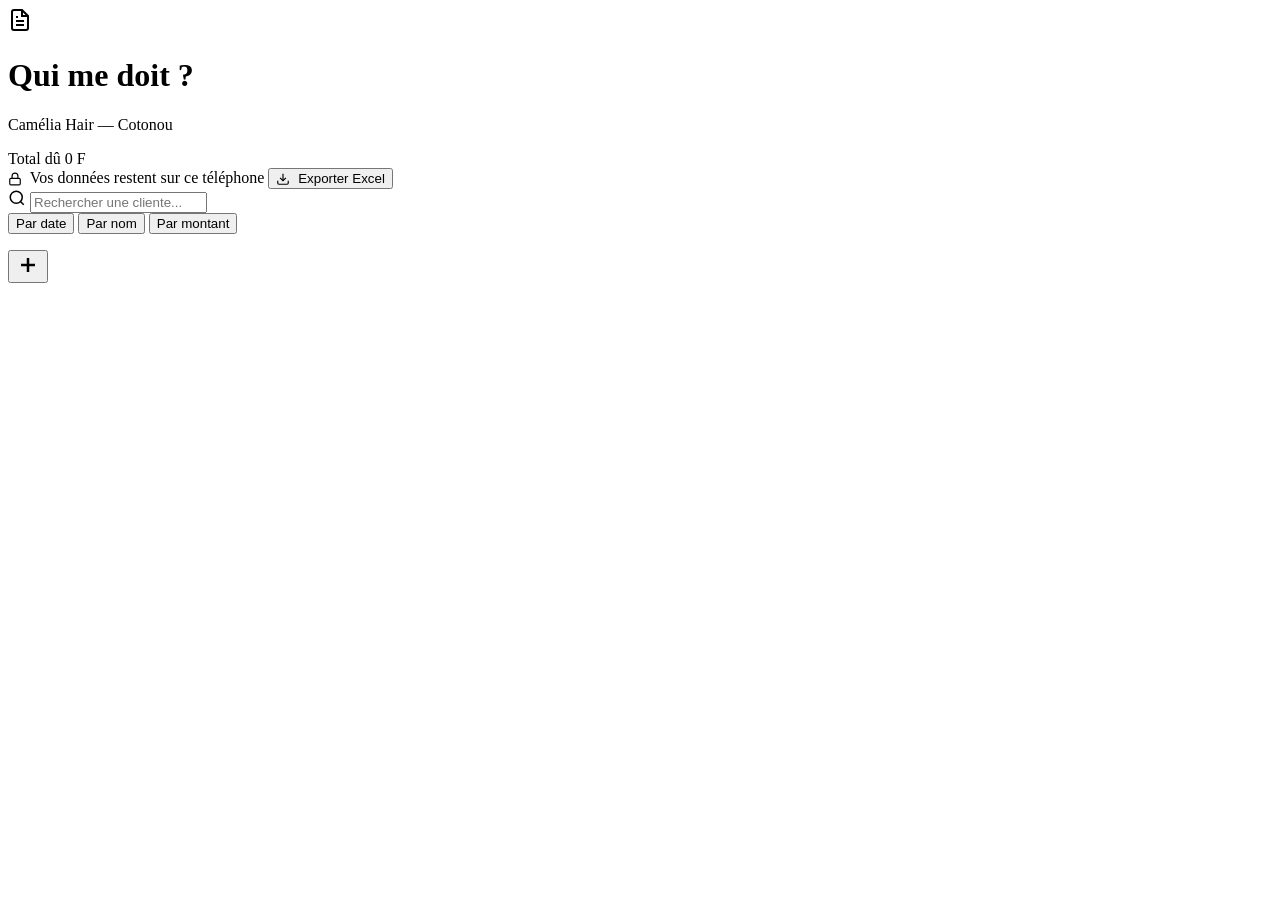
==== outil3-creances/index.html @ 5c7faf55 "feat(o3): add HTML with list, forms, detail and edit modals" ====
<!DOCTYPE html>
<html lang="fr">
<head>
  <meta charset="UTF-8">
  <meta name="viewport" content="width=device-width, initial-scale=1, viewport-fit=cover">
  <meta name="theme-color" content="#0d5f4a">
  <title>Qui me doit ? — Camélia Hair</title>
  <link rel="stylesheet" href="style.css">
  <link rel="manifest" href="manifest.json">
  <link rel="icon" href="assets/favicon.svg" type="image/svg+xml">
  <link rel="preconnect" href="https://fonts.googleapis.com">
  <link rel="preconnect" href="https://fonts.gstatic.com" crossorigin>
  <link href="https://fonts.googleapis.com/css2?family=DM+Sans:wght@400;500;600;700&family=Fraunces:wght@500;600;700&display=swap" rel="stylesheet">
</head>
<body>
  <header class="top">
    <div class="wrap">
      <div class="top-row">
        <div class="brand">
          <div class="brand-icon">
            <svg viewBox="0 0 24 24" width="24" height="24" fill="none" stroke="currentColor" stroke-width="2" aria-hidden="true"><path d="M14 2H6a2 2 0 0 0-2 2v16a2 2 0 0 0 2 2h12a2 2 0 0 0 2-2V8z"/><polyline points="14 2 14 8 20 8"/><line x1="16" y1="13" x2="8" y2="13"/><line x1="16" y1="17" x2="8" y2="17"/><polyline points="10 9 9 9 8 9"/></svg>
          </div>
          <div>
            <h1>Qui me doit ?</h1>
            <p class="sub" id="sub-titre">Camélia Hair — Cotonou</p>
          </div>
        </div>
        <div class="total-card">
          <span class="total-label">Total dû</span>
          <span class="total-value" id="total-value">0 F</span>
          <span class="total-count" id="total-count"></span>
        </div>
      </div>
    </div>
  </header>

  <div class="databar">
    <div class="wrap">
      <span>
        <svg viewBox="0 0 24 24" width="14" height="14" fill="none" stroke="currentColor" stroke-width="2" style="vertical-align:middle;margin-right:4px" aria-hidden="true"><rect x="3" y="11" width="18" height="11" rx="2" ry="2"/><path d="M7 11V7a5 5 0 0 1 10 0v4"/></svg>
        Vos données restent sur ce téléphone
      </span>
      <button id="btn-export" class="link">
        <svg viewBox="0 0 24 24" width="14" height="14" fill="none" stroke="currentColor" stroke-width="2" style="vertical-align:middle;margin-right:4px" aria-hidden="true"><path d="M21 15v4a2 2 0 0 1-2 2H5a2 2 0 0 1-2-2v-4"/><polyline points="7 10 12 15 17 10"/><line x1="12" y1="15" x2="12" y2="3"/></svg>
        Exporter Excel
      </button>
    </div>
  </div>

  <div class="searchbar">
    <div class="wrap">
      <div class="search-input-wrap">
        <svg viewBox="0 0 24 24" width="18" height="18" fill="none" stroke="currentColor" stroke-width="2" aria-hidden="true"><circle cx="11" cy="11" r="8"/><line x1="21" y1="21" x2="16.65" y2="16.65"/></svg>
        <input type="text" id="search" placeholder="Rechercher une cliente..." autocomplete="off">
      </div>
      <div class="sort-tabs">
        <button class="sort-tab active" data-sort="date">Par date</button>
        <button class="sort-tab" data-sort="nom">Par nom</button>
        <button class="sort-tab" data-sort="montant">Par montant</button>
      </div>
    </div>
  </div>

  <main id="liste" class="wrap">
    <ul id="list" class="list"></ul>
    <div class="empty" id="empty" hidden>
      <svg viewBox="0 0 24 24" width="48" height="48" fill="none" stroke="currentColor" stroke-width="1.5" aria-hidden="true"><path d="M14 2H6a2 2 0 0 0-2 2v16a2 2 0 0 0 2 2h12a2 2 0 0 0 2-2V8z"/><polyline points="14 2 14 8 20 8"/></svg>
      <p>Aucune créance pour le moment</p>
      <p class="empty-hint">Appuyez sur + pour ajouter une cliente</p>
    </div>
  </main>

  <button id="btn-add" class="fab" aria-label="Ajouter une créance">
    <svg viewBox="0 0 24 24" width="24" height="24" fill="none" stroke="currentColor" stroke-width="2.5" aria-hidden="true"><line x1="12" y1="5" x2="12" y2="19"/><line x1="5" y1="12" x2="19" y2="12"/></svg>
  </button>

  <div class="sheet" id="sheet-form" hidden>
    <form id="form" class="sheet-inner">
      <div class="sheet-header">
        <h2>Nouvelle créance</h2>
        <button type="button" class="sheet-close" id="form-cancel" aria-label="Fermer">✕</button>
      </div>
      <div class="field">
        <label>Nom de la cliente *</label>
        <input type="text" id="f-nom" required autocomplete="name" placeholder="Ex. Awa Koné">
      </div>
      <div class="field-row">
        <div class="field">
          <label>Montant (F) *</label>
          <input type="number" id="f-montant" required min="1" step="1" inputmode="numeric" placeholder="Ex. 15000">
        </div>
        <div class="field">
          <label>Échéance *</label>
          <input type="date" id="f-echeance" required>
        </div>
      </div>
      <div class="field">
        <label>Téléphone</label>
        <input type="tel" id="f-tel" inputmode="tel" placeholder="Pour la relance WhatsApp">
      </div>
      <div class="field">
        <label>Motif (facultatif)</label>
        <input type="text" id="f-motif" placeholder="Ex. Tresses + produit">
      </div>
      <div class="sheet-actions">
        <button type="submit" class="btn btn-primary">Enregistrer</button>
      </div>
    </form>
  </div>

  <div class="sheet" id="sheet-detail" hidden>
    <div class="sheet-inner">
      <div class="sheet-header">
        <h2 id="d-titre">Détail</h2>
        <button type="button" class="sheet-close" id="d-back" aria-label="Fermer">✕</button>
      </div>
      <div class="detail-grid">
        <div class="detail-item">
          <span class="detail-label">Montant total</span>
          <span class="detail-value" id="d-montant"></span>
        </div>
        <div class="detail-item highlight">
          <span class="detail-label">Reste à payer</span>
          <span class="detail-value" id="d-reste"></span>
        </div>
        <div class="detail-item">
          <span class="detail-label">Déjà payé</span>
          <span class="detail-value" id="d-paye"></span>
        </div>
        <div class="detail-item">
          <span class="detail-label">Échéance</span>
          <span class="detail-value" id="d-echeance"></span>
        </div>
        <div class="detail-item">
          <span class="detail-label">Motif</span>
          <span class="detail-value" id="d-motif"></span>
        </div>
        <div class="detail-item">
          <span class="detail-label">Téléphone</span>
          <span class="detail-value" id="d-tel"></span>
        </div>
        <div class="detail-item">
          <span class="detail-label">Statut</span>
          <span class="detail-value" id="d-statut"></span>
        </div>
      </div>
      <h3 class="sec-title">Historique des paiements</h3>
      <ul id="d-histo" class="histo"></ul>
      <div class="sheet-actions">
        <button class="btn btn-primary" id="d-pay">
          <svg viewBox="0 0 24 24" width="18" height="18" fill="none" stroke="currentColor" stroke-width="2" aria-hidden="true"><polyline points="20 6 9 17 4 12"/></svg>
          Payé
        </button>
        <button class="btn btn-primary" id="d-part">
          <svg viewBox="0 0 24 24" width="18" height="18" fill="none" stroke="currentColor" stroke-width="2" aria-hidden="true"><circle cx="12" cy="12" r="10"/><path d="M12 6v6l4 2"/></svg>
          Partiel
        </button>
        <button class="btn btn-accent" id="d-relance">
          <svg viewBox="0 0 24 24" width="18" height="18" fill="currentColor" aria-hidden="true"><path d="M12.04 2C6.58 2 2.13 6.45 2.13 11.91c0 1.75.46 3.45 1.32 4.95L2 22l5.25-1.38a9.9 9.9 0 0 0 4.79 1.22h.01c5.46 0 9.91-4.45 9.91-9.91 0-2.65-1.03-5.14-2.9-7.01A9.85 9.85 0 0 0 12.04 2z"/></svg>
          Relancer
        </button>
      </div>
      <div class="sheet-footer-actions">
        <button class="btn btn-outline" id="d-edit">
          <svg viewBox="0 0 24 24" width="16" height="16" fill="none" stroke="currentColor" stroke-width="2" aria-hidden="true"><path d="M11 4H4a2 2 0 0 0-2 2v14a2 2 0 0 0 2 2h14a2 2 0 0 0 2-2v-7"/><path d="M18.5 2.5a2.121 2.121 0 0 1 3 3L12 15l-4 1 1-4 9.5-9.5z"/></svg>
          Modifier
        </button>
        <button class="btn btn-danger" id="d-del">
          <svg viewBox="0 0 24 24" width="16" height="16" fill="none" stroke="currentColor" stroke-width="2" aria-hidden="true"><polyline points="3 6 5 6 21 6"/><path d="M19 6v14a2 2 0 0 0-2 2H7a2 2 0 0 0-2-2V6m3 0V4a2 2 0 0 1 2-2h4a2 2 0 0 1 2 2v2"/></svg>
          Supprimer
        </button>
      </div>
    </div>
  </div>

  <div class="sheet" id="sheet-part" hidden>
    <form id="form-part" class="sheet-inner">
      <div class="sheet-header">
        <h2>Paiement partiel</h2>
        <button type="button" class="sheet-close" id="p-cancel" aria-label="Fermer">✕</button>
      </div>
      <p class="hint" id="p-reste"></p>
      <div class="field">
        <label>Montant reçu (F)</label>
        <input type="number" id="p-montant" required min="1" step="1" inputmode="numeric" placeholder="Ex. 5000">
      </div>
      <div class="sheet-actions">
        <button type="submit" class="btn btn-primary">Valider le paiement</button>
      </div>
    </form>
  </div>

  <div class="sheet" id="sheet-edit" hidden>
    <form id="form-edit" class="sheet-inner">
      <div class="sheet-header">
        <h2>Modifier la créance</h2>
        <button type="button" class="sheet-close" id="e-cancel" aria-label="Fermer">✕</button>
      </div>
      <div class="field">
        <label>Nom de la cliente *</label>
        <input type="text" id="e-nom" required autocomplete="name">
      </div>
      <div class="field-row">
        <div class="field">
          <label>Montant (F) *</label>
          <input type="number" id="e-montant" required min="1" step="1" inputmode="numeric">
        </div>
        <div class="field">
          <label>Échéance *</label>
          <input type="date" id="e-echeance" required>
        </div>
      </div>
      <div class="field">
        <label>Téléphone</label>
        <input type="tel" id="e-tel" inputmode="tel">
      </div>
      <div class="field">
        <label>Motif (facultatif)</label>
        <input type="text" id="e-motif">
      </div>
      <div class="sheet-actions">
        <button type="submit" class="btn btn-primary">Enregistrer les modifications</button>
      </div>
    </form>
  </div>

  <div class="toast" id="toast"></div>

  <script src="config.js"></script>
  <script src="app.js"></script>
  <script>
    if ('serviceWorker' in navigator) {
      navigator.serviceWorker.register('sw.js').catch(function(){});
    }
  </script>
</body>
</html>
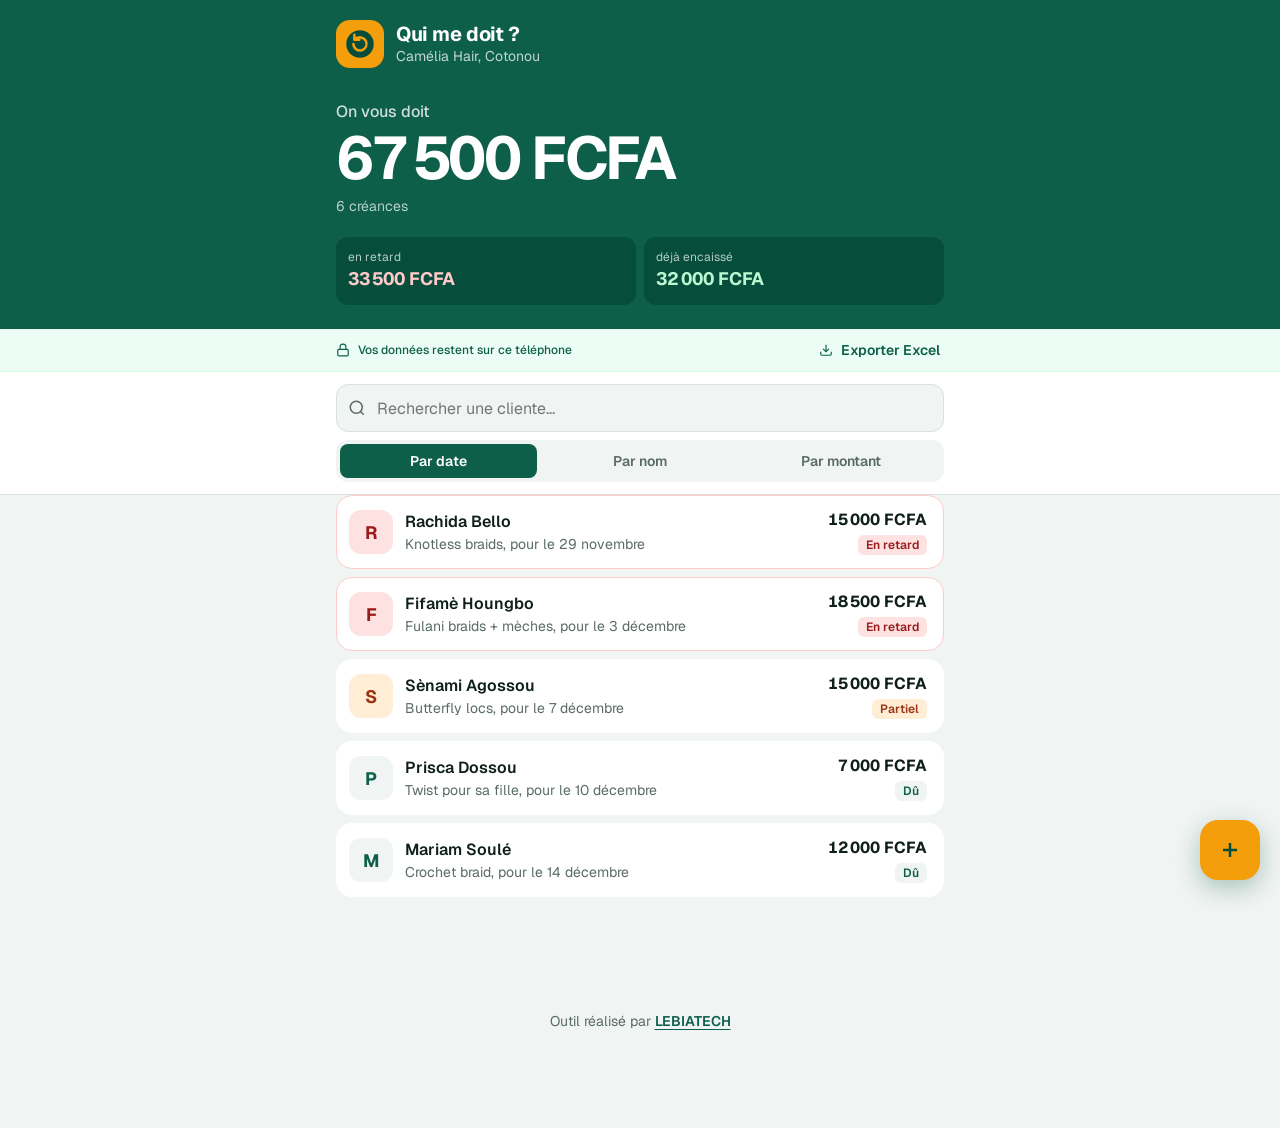
==== commit 2690191d: "The debt notebook opens with sample clients and a clearer summary" ====
--- a/outil3-creances/index.html
+++ b/outil3-creances/index.html
@@ -10,7 +10,7 @@
   <link rel="icon" href="assets/favicon.svg" type="image/svg+xml">
   <link rel="preconnect" href="https://fonts.googleapis.com">
   <link rel="preconnect" href="https://fonts.gstatic.com" crossorigin>
-  <link href="https://fonts.googleapis.com/css2?family=DM+Sans:wght@400;500;600;700&family=Fraunces:wght@500;600;700&display=swap" rel="stylesheet">
+  <link href="https://fonts.googleapis.com/css2?family=Geist:wght@400;500;600;700&display=swap" rel="stylesheet">
 </head>
 <body>
   <header class="top">
@@ -18,19 +18,23 @@
       <div class="top-row">
         <div class="brand">
           <div class="brand-icon">
-            <svg viewBox="0 0 24 24" width="24" height="24" fill="none" stroke="currentColor" stroke-width="2" aria-hidden="true"><path d="M14 2H6a2 2 0 0 0-2 2v16a2 2 0 0 0 2 2h12a2 2 0 0 0 2-2V8z"/><polyline points="14 2 14 8 20 8"/><line x1="16" y1="13" x2="8" y2="13"/><line x1="16" y1="17" x2="8" y2="17"/><polyline points="10 9 9 9 8 9"/></svg>
+            <svg viewBox="0 0 64 64" width="40" height="40" aria-hidden="true"><circle cx="32" cy="32" r="22" fill="currentColor"/><path d="M24.5 24.5A10.5 10.5 0 1 1 21.5 32M23 17v8h8" fill="none" stroke="#f59e0b" stroke-width="4" stroke-linecap="round" stroke-linejoin="round"/></svg>
           </div>
           <div>
             <h1>Qui me doit ?</h1>
-            <p class="sub" id="sub-titre">Camélia Hair — Cotonou</p>
+            <p class="sub" id="sub-titre">Camélia Hair, Cotonou</p>
           </div>
         </div>
-        <div class="total-card">
-          <span class="total-label">Total dû</span>
-          <span class="total-value" id="total-value">0 F</span>
-          <span class="total-count" id="total-count"></span>
-        </div>
-      </div>
+      </div>
+      <div class="total">
+        <span class="total-label">On vous doit</span>
+        <span class="total-value" id="total-value">0 F</span>
+        <span class="total-count" id="total-count"></span>
+      </div>
+      <dl class="kpis">
+        <div><dt>en retard</dt><dd id="kpi-retard">0</dd></div>
+        <div><dt>déjà encaissé</dt><dd id="kpi-paye">0</dd></div>
+      </dl>
     </div>
   </header>
 
@@ -68,6 +72,7 @@
       <p>Aucune créance pour le moment</p>
       <p class="empty-hint">Appuyez sur + pour ajouter une cliente</p>
     </div>
+    <p class="by">Outil réalisé par <a href="https://lebiatech.com" target="_blank" rel="noopener">LEBIATECH</a></p>
   </main>
 
   <button id="btn-add" class="fab" aria-label="Ajouter une créance">
@@ -78,7 +83,7 @@
     <form id="form" class="sheet-inner">
       <div class="sheet-header">
         <h2>Nouvelle créance</h2>
-        <button type="button" class="sheet-close" id="form-cancel" aria-label="Fermer">✕</button>
+        <button type="button" class="sheet-close" id="form-cancel" aria-label="Fermer"><svg width="18" height="18" viewBox="0 0 24 24" fill="none" stroke="currentColor" stroke-width="2.25" stroke-linecap="round" aria-hidden="true"><path d="M6 6l12 12M18 6 6 18"/></svg></button>
       </div>
       <div class="field">
         <label>Nom de la cliente *</label>
@@ -112,7 +117,7 @@
     <div class="sheet-inner">
       <div class="sheet-header">
         <h2 id="d-titre">Détail</h2>
-        <button type="button" class="sheet-close" id="d-back" aria-label="Fermer">✕</button>
+        <button type="button" class="sheet-close" id="d-back" aria-label="Fermer"><svg width="18" height="18" viewBox="0 0 24 24" fill="none" stroke="currentColor" stroke-width="2.25" stroke-linecap="round" aria-hidden="true"><path d="M6 6l12 12M18 6 6 18"/></svg></button>
       </div>
       <div class="detail-grid">
         <div class="detail-item">
@@ -144,7 +149,7 @@
           <span class="detail-value" id="d-statut"></span>
         </div>
       </div>
-      <h3 class="sec-title">Historique des paiements</h3>
+      <h3 class="sec-title">Historique</h3>
       <ul id="d-histo" class="histo"></ul>
       <div class="sheet-actions">
         <button class="btn btn-primary" id="d-pay">
@@ -177,7 +182,7 @@
     <form id="form-part" class="sheet-inner">
       <div class="sheet-header">
         <h2>Paiement partiel</h2>
-        <button type="button" class="sheet-close" id="p-cancel" aria-label="Fermer">✕</button>
+        <button type="button" class="sheet-close" id="p-cancel" aria-label="Fermer"><svg width="18" height="18" viewBox="0 0 24 24" fill="none" stroke="currentColor" stroke-width="2.25" stroke-linecap="round" aria-hidden="true"><path d="M6 6l12 12M18 6 6 18"/></svg></button>
       </div>
       <p class="hint" id="p-reste"></p>
       <div class="field">
@@ -194,7 +199,7 @@
     <form id="form-edit" class="sheet-inner">
       <div class="sheet-header">
         <h2>Modifier la créance</h2>
-        <button type="button" class="sheet-close" id="e-cancel" aria-label="Fermer">✕</button>
+        <button type="button" class="sheet-close" id="e-cancel" aria-label="Fermer"><svg width="18" height="18" viewBox="0 0 24 24" fill="none" stroke="currentColor" stroke-width="2.25" stroke-linecap="round" aria-hidden="true"><path d="M6 6l12 12M18 6 6 18"/></svg></button>
       </div>
       <div class="field">
         <label>Nom de la cliente *</label>
--- a/outil3-creances/style.css
+++ b/outil3-creances/style.css
@@ -0,0 +1,148 @@
+:root{
+  --bg:#f0f4f3; --card:#ffffff; --ink:#0f1f1a; --muted:#5a6b65; --line:#d9e2df;
+  --brand:#0d5f4a; --brand-light:#1a7a62; --brand-dark:#064e3b;
+  --accent:#f59e0b; --accent-dark:#d97706; --danger:#dc2626; --danger-light:#fef2f2;
+  --ease:cubic-bezier(.22,1,.36,1);
+  --font:'Geist', system-ui, -apple-system, sans-serif;
+}
+*{box-sizing:border-box;-webkit-tap-highlight-color:transparent;margin:0;padding:0}
+body{background:var(--bg);color:var(--ink);font-family:var(--font);line-height:1.5;-webkit-font-smoothing:antialiased;padding-bottom:96px}
+:focus-visible{outline:3px solid var(--accent);outline-offset:2px;border-radius:6px}
+.wrap{max-width:640px;margin:0 auto;padding:0 16px}
+
+/* en-tête */
+.top{background:var(--brand);color:#fff;padding:20px 0 24px}
+.top-row{display:flex;justify-content:space-between;align-items:center;gap:16px}
+.brand{display:flex;align-items:center;gap:12px}
+.brand-icon{width:48px;height:48px;border-radius:14px;background:var(--accent);color:var(--brand-dark);display:grid;place-items:center;flex-shrink:0}
+.brand h1{font-size:20px;line-height:24px;font-weight:700;letter-spacing:-.02em}
+.brand .sub{font-size:14px;line-height:20px;color:rgba(255,255,255,.75)}
+.total{margin-top:32px;display:flex;flex-direction:column}
+.total-label{font-size:16px;font-weight:500;color:rgba(255,255,255,.8)}
+.total-value{font-size:clamp(40px,11vw,60px);line-height:1;letter-spacing:-.04em;font-weight:700;margin-top:4px;font-variant-numeric:tabular-nums}
+.total-count{font-size:14px;color:rgba(255,255,255,.7);margin-top:8px}
+.kpis{display:grid;grid-template-columns:1fr 1fr;gap:8px;margin-top:20px}
+.kpis div{background:var(--brand-dark);border-radius:12px;padding:12px}
+.kpis dt{font-size:12px;line-height:16px;color:rgba(255,255,255,.7)}
+.kpis dd{font-size:18px;line-height:28px;font-weight:700;font-variant-numeric:tabular-nums}
+.kpis div:first-child dd{color:#fecaca}
+.kpis div:last-child dd{color:#bbf7d0}
+
+/* bandeau données */
+.databar{background:#ecfdf5;border-bottom:1px solid #d1fae5;padding:8px 0}
+.databar .wrap{display:flex;justify-content:space-between;align-items:center;gap:8px;flex-wrap:wrap}
+.databar span{font-size:12px;color:var(--brand);display:flex;align-items:center;gap:4px;font-weight:500}
+.link{background:none;border:0;color:var(--brand);font-size:14px;font-weight:600;cursor:pointer;padding:4px;display:flex;align-items:center;gap:4px;font-family:inherit}
+
+/* recherche */
+.searchbar{background:var(--card);border-bottom:1px solid var(--line);padding:12px 0;position:sticky;top:0;z-index:30}
+.search-input-wrap{position:relative;margin-bottom:8px}
+.search-input-wrap svg{position:absolute;left:12px;top:50%;transform:translateY(-50%);color:var(--muted);pointer-events:none}
+.search-input-wrap input[type=text]{width:100%;min-height:48px;padding:12px 12px 12px 40px;border-radius:12px;border:1.5px solid var(--line);background:var(--bg);font-size:16px;color:var(--ink);font-family:inherit}
+.search-input-wrap input:focus{outline:none;border-color:var(--brand);background:var(--card)}
+.sort-tabs{display:flex;gap:4px;background:var(--bg);padding:4px;border-radius:12px}
+.sort-tab{flex:1;padding:8px 4px;border-radius:8px;border:0;background:transparent;color:var(--muted);font-size:14px;font-weight:600;cursor:pointer;font-family:inherit;
+  transition:background-color .3s var(--ease),color .3s var(--ease)}
+.sort-tab.active{background:var(--brand);color:#fff}
+
+/* liste */
+main{padding:16px 0}
+.list{list-style:none;display:flex;flex-direction:column;gap:8px}
+.item{background:var(--card);border-radius:16px;padding:12px 16px 12px 12px;display:flex;gap:12px;align-items:center;cursor:pointer;
+  border:1.5px solid transparent;
+  transition:transform .5s var(--ease),border-color .3s var(--ease)}
+.item:hover{border-color:var(--line)}
+.item:active{transform:scale(.98)}
+.item.overdue{border-color:#fecaca}
+.list.intro .item{animation:rise .6s var(--ease) both;animation-delay:calc(var(--n,0) * 50ms)}
+@keyframes rise{from{opacity:0;transform:translateY(12px)}}
+.av{width:44px;height:44px;border-radius:12px;display:grid;place-items:center;font-weight:700;font-size:18px;flex-shrink:0;background:var(--bg);color:var(--brand)}
+.av.retard{background:#fee2e2;color:#991b1b}
+.av.partiel{background:#ffedd5;color:#9a3412}
+.av.paye{background:#dcfce7;color:#166534}
+.item .left{min-width:0;flex:1}
+.item .name{font-weight:600;font-size:16px;line-height:24px;white-space:nowrap;overflow:hidden;text-overflow:ellipsis}
+.item .meta{font-size:14px;line-height:20px;color:var(--muted);white-space:nowrap;overflow:hidden;text-overflow:ellipsis}
+.item .right{text-align:right;flex-shrink:0}
+.item .reste{font-weight:700;font-size:16px;line-height:24px;color:var(--ink);font-variant-numeric:tabular-nums}
+.badge{display:inline-block;font-size:12px;line-height:16px;padding:2px 8px;border-radius:6px;font-weight:600;margin-top:2px}
+.badge.du{background:var(--bg);color:var(--brand)}
+.badge.partiel{background:#ffedd5;color:#9a3412}
+.badge.paye{background:#dcfce7;color:#166534}
+.badge.retard{background:#fee2e2;color:#991b1b}
+.item:has(.badge.paye){opacity:.6}
+
+.empty{text-align:center;color:var(--muted);padding:48px 16px}
+.empty svg{color:var(--line);margin-bottom:12px}
+.empty p{font-size:16px;font-weight:600;margin-bottom:4px;color:var(--ink)}
+.empty-hint{font-size:14px;color:var(--muted)}
+
+.by{text-align:center;font-size:14px;color:var(--muted);margin-top:32px}
+.by a{color:var(--brand);font-weight:600;text-underline-offset:3px}
+
+/* bouton ajouter */
+.fab{position:fixed;right:20px;bottom:20px;width:60px;height:60px;border-radius:18px;background:var(--accent);color:var(--brand-dark);border:0;
+  box-shadow:0 8px 24px rgba(6,78,59,.3);cursor:pointer;z-index:40;display:grid;place-items:center;transition:transform .5s var(--ease)}
+.fab:hover{transform:translateY(-2px) rotate(90deg)}
+.fab:active{transform:scale(.94)}
+
+/* panneaux */
+.sheet{position:fixed;inset:0;background:rgba(6,30,24,.5);z-index:60;display:flex;align-items:flex-end;justify-content:center}
+.sheet[hidden]{display:none}
+.sheet-inner{background:#fff;border-radius:24px 24px 0 0;width:100%;max-width:640px;padding:20px 20px calc(24px + env(safe-area-inset-bottom));max-height:90dvh;overflow:auto;
+  animation:up .5s var(--ease)}
+@keyframes up{from{transform:translateY(100%)}}
+.sheet-header{display:flex;justify-content:space-between;align-items:center;margin-bottom:20px}
+.sheet-header h2{font-size:24px;line-height:32px;font-weight:700;letter-spacing:-.02em;color:var(--ink)}
+.sheet-close{width:40px;height:40px;border-radius:12px;border:0;background:var(--bg);color:var(--ink);cursor:pointer;display:grid;place-items:center}
+.sheet-close:hover{background:var(--line)}
+
+/* formulaires */
+.field{display:flex;flex-direction:column;gap:4px;margin-bottom:16px}
+.field-row{display:grid;grid-template-columns:1fr 1fr;gap:12px}
+.field label{font-size:14px;color:var(--muted);font-weight:600}
+input[type=text],input[type=tel],input[type=number],input[type=date]{width:100%;min-height:50px;padding:12px 16px;border-radius:12px;border:1.5px solid var(--line);
+  background:var(--bg);font-size:16px;color:var(--ink);font-family:inherit;transition:border-color .3s var(--ease)}
+input:focus{outline:none;border-color:var(--brand);background:var(--card)}
+.sheet-actions{display:flex;gap:8px;margin-top:8px}
+.sheet-actions .btn{min-width:0;padding:12px 8px}
+.hint{color:var(--muted);font-size:16px;margin-bottom:16px}
+
+/* boutons */
+.btn{display:inline-flex;align-items:center;justify-content:center;gap:8px;min-height:52px;padding:12px 16px;border-radius:12px;border:1.5px solid transparent;
+  background:var(--card);color:var(--ink);font-size:16px;font-weight:600;cursor:pointer;flex:1;text-decoration:none;font-family:inherit;
+  transition:transform .5s var(--ease),background-color .3s var(--ease)}
+.btn:active{transform:scale(.97)}
+.btn-primary{background:var(--brand);color:#fff}
+.btn-primary:hover{background:var(--brand-dark)}
+.btn-accent{background:#16a34a;color:#fff}
+.btn-accent:hover{background:#15803d}
+.btn-outline{background:transparent;border-color:var(--line);color:var(--ink)}
+.btn-outline:hover{background:var(--bg)}
+.btn-danger{background:transparent;border-color:var(--danger);color:var(--danger)}
+.btn-danger:hover{background:var(--danger-light)}
+.btn[disabled]{opacity:.4;pointer-events:none}
+
+/* détail */
+.detail-grid{display:grid;grid-template-columns:1fr 1fr;gap:8px;margin-bottom:16px}
+.detail-item{background:var(--bg);border-radius:12px;padding:12px}
+.detail-item.highlight{background:var(--brand);color:#fff}
+.detail-item.highlight .detail-label{color:rgba(255,255,255,.75)}
+.detail-item.highlight .detail-value{color:#fff;font-size:20px}
+.detail-label{display:block;font-size:12px;line-height:16px;color:var(--muted);font-weight:500;margin-bottom:4px}
+.detail-value{display:block;font-size:16px;font-weight:600;color:var(--ink);font-variant-numeric:tabular-nums}
+.sec-title{margin:16px 0 8px;font-size:16px;color:var(--ink);font-weight:700}
+.histo{list-style:none;margin-bottom:16px;display:flex;flex-direction:column;gap:4px}
+.histo li{font-size:14px;color:var(--ink);padding:8px 12px;background:var(--bg);border-radius:8px;display:flex;justify-content:space-between;align-items:center;gap:8px}
+.histo li .tag{font-weight:500;color:var(--muted)}
+.sheet-footer-actions{display:flex;gap:8px;margin-top:16px;padding-top:16px;border-top:1px solid var(--line)}
+
+/* message */
+.toast{position:fixed;left:50%;bottom:24px;transform:translateX(-50%) translateY(16px);opacity:0;background:var(--ink);color:#fff;padding:12px 20px;border-radius:12px;
+  font-size:14px;font-weight:500;transition:opacity .3s var(--ease),transform .5s var(--ease);pointer-events:none;z-index:80;max-width:90vw;text-align:center}
+.toast.show{opacity:1;transform:translateX(-50%) translateY(0)}
+
+@media (prefers-reduced-motion:reduce){
+  *,*::before,*::after{animation:none!important;transition-duration:.3s!important}
+  .fab:hover{transform:none}
+}
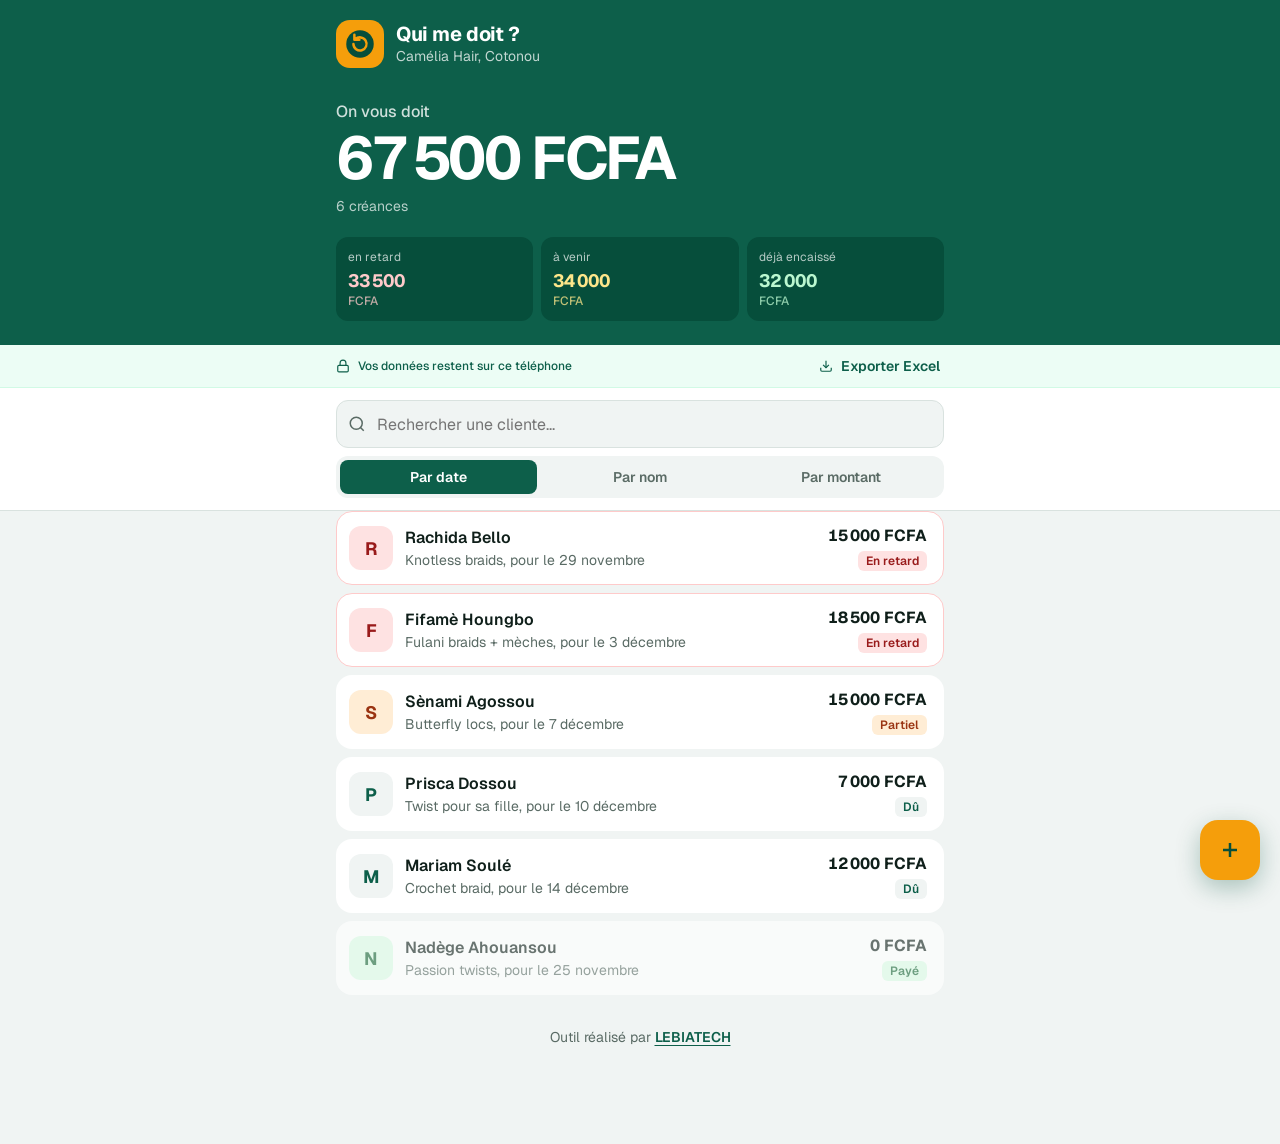
==== commit 6c8d843d: "The debt notebook now shows what is coming due next to what is late and already paid" ====
--- a/outil3-creances/index.html
+++ b/outil3-creances/index.html
@@ -33,6 +33,7 @@
       </div>
       <dl class="kpis">
         <div><dt>en retard</dt><dd id="kpi-retard">0</dd></div>
+        <div><dt>à venir</dt><dd id="kpi-avenir">0</dd></div>
         <div><dt>déjà encaissé</dt><dd id="kpi-paye">0</dd></div>
       </dl>
     </div>
--- a/outil3-creances/style.css
+++ b/outil3-creances/style.css
@@ -21,11 +21,13 @@
 .total-label{font-size:16px;font-weight:500;color:rgba(255,255,255,.8)}
 .total-value{font-size:clamp(40px,11vw,60px);line-height:1;letter-spacing:-.04em;font-weight:700;margin-top:4px;font-variant-numeric:tabular-nums}
 .total-count{font-size:14px;color:rgba(255,255,255,.7);margin-top:8px}
-.kpis{display:grid;grid-template-columns:1fr 1fr;gap:8px;margin-top:20px}
+.kpis{display:grid;grid-template-columns:repeat(3,1fr);gap:8px;margin-top:20px}
 .kpis div{background:var(--brand-dark);border-radius:12px;padding:12px}
 .kpis dt{font-size:12px;line-height:16px;color:rgba(255,255,255,.7)}
-.kpis dd{font-size:18px;line-height:28px;font-weight:700;font-variant-numeric:tabular-nums}
+.kpis dd{font-size:18px;line-height:24px;font-weight:700;font-variant-numeric:tabular-nums;margin-top:4px}
+.kpis dd small{display:block;font-size:12px;line-height:16px;font-weight:500;opacity:.75}
 .kpis div:first-child dd{color:#fecaca}
+.kpis div:nth-child(2) dd{color:#fde68a}
 .kpis div:last-child dd{color:#bbf7d0}
 
 /* bandeau données */
